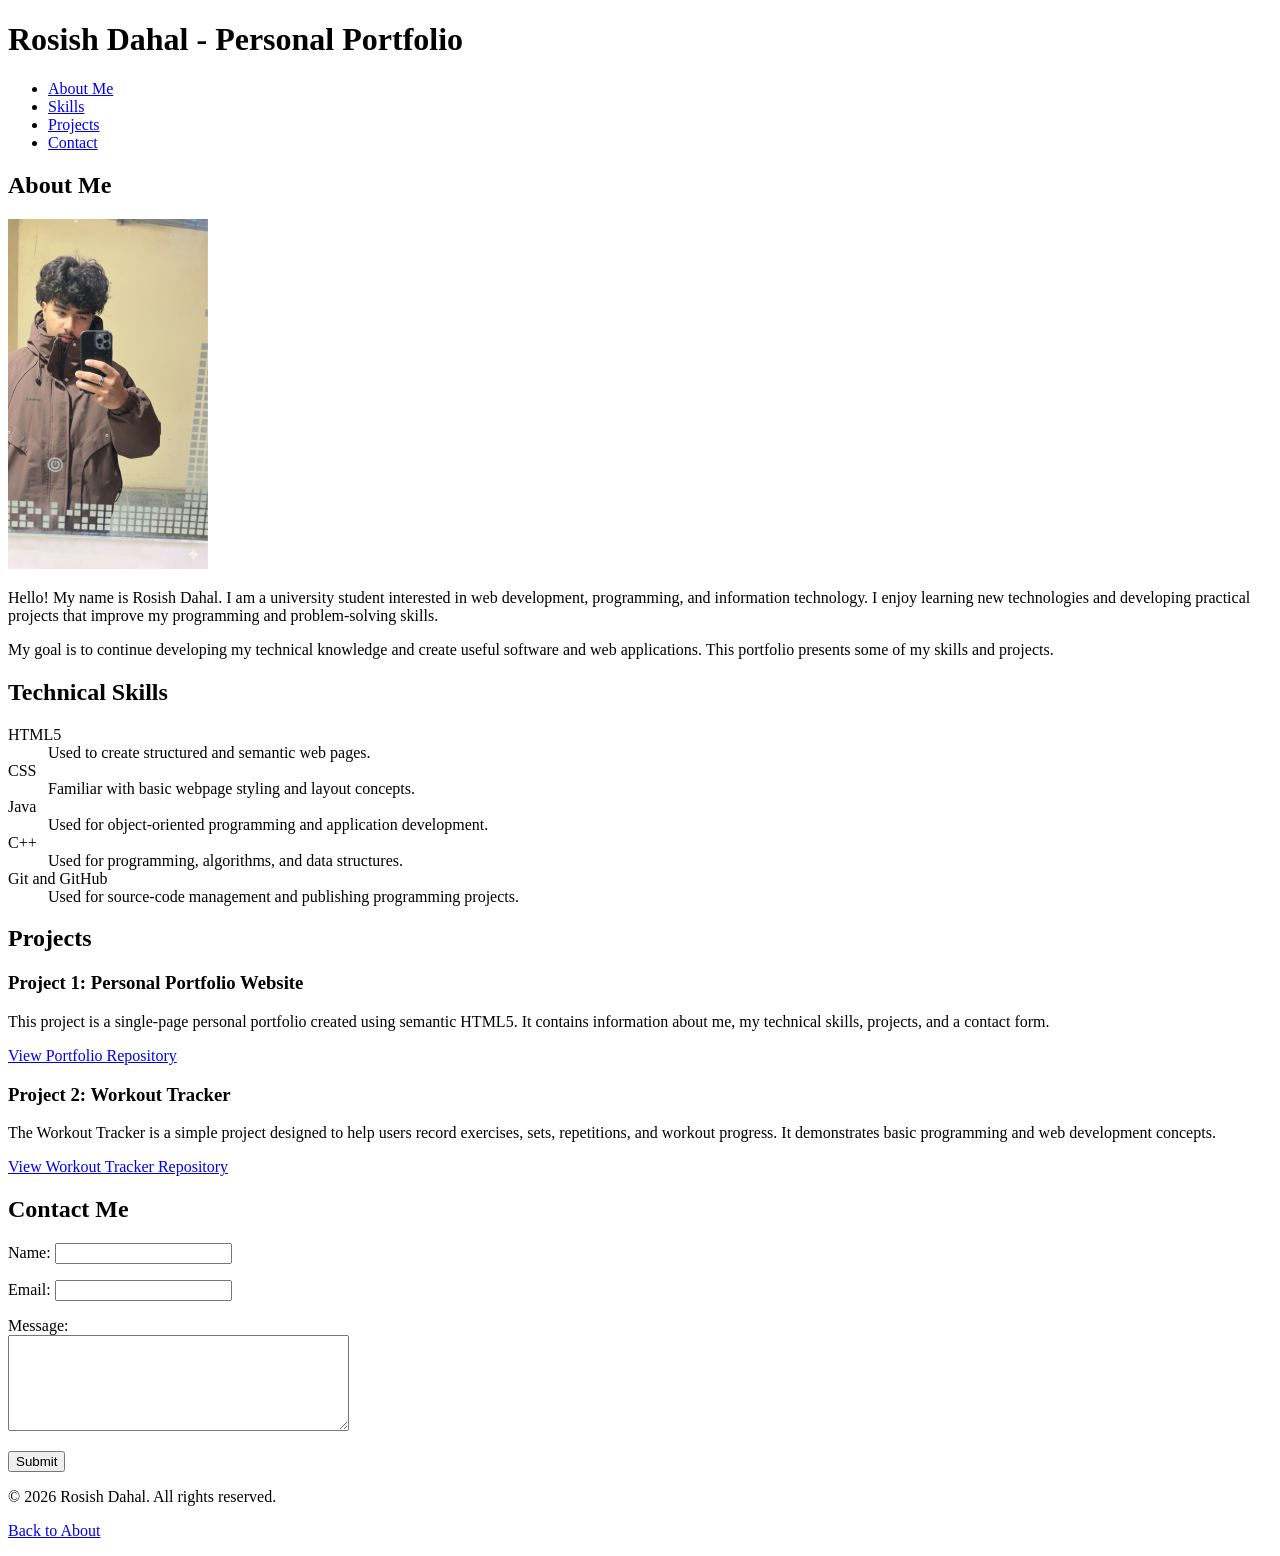
==== index.html @ 42f3f156 "initial commit" ====
<!DOCTYPE html>
<html lang="en">
<head>
    <meta charset="UTF-8">
    <meta name="viewport" content="width=device-width, initial-scale=1.0">
    <meta name="description" content="Personal portfolio of Rosish Dahal">
    <title>Rosish Dahal - Personal Portfolio</title>
</head>

<body>

    <header>
        <h1>Rosish Dahal - Personal Portfolio</h1>

        <nav>
            <ul>
                <li><a href="#about">About Me</a></li>
                <li><a href="#skills">Skills</a></li>
                <li><a href="#projects">Projects</a></li>
                <li><a href="#contact">Contact</a></li>
            </ul>
        </nav>
    </header>

    <main>

        <section id="about">
            <h2>About Me</h2>

            <img src="images/profile.png"
                 alt="Profile photograph of Rosish Dahal"
                 width="200">

            <p>
                Hello! My name is Rosish Dahal. I am a university student
                interested in web development, programming, and information
                technology. I enjoy learning new technologies and developing
                practical projects that improve my programming and problem-solving
                skills.
            </p>

            <p>
                My goal is to continue developing my technical knowledge and
                create useful software and web applications. This portfolio
                presents some of my skills and projects.
            </p>
        </section>


        <section id="skills">
            <h2>Technical Skills</h2>

            <dl>
                <dt>HTML5</dt>
                <dd>
                    Used to create structured and semantic web pages.
                </dd>

                <dt>CSS</dt>
                <dd>
                    Familiar with basic webpage styling and layout concepts.
                </dd>

                <dt>Java</dt>
                <dd>
                    Used for object-oriented programming and application development.
                </dd>

                <dt>C++</dt>
                <dd>
                    Used for programming, algorithms, and data structures.
                </dd>

                <dt>Git and GitHub</dt>
                <dd>
                    Used for source-code management and publishing programming projects.
                </dd>
            </dl>
        </section>


        <section id="projects">
            <h2>Projects</h2>

            <article>
                <h3>Project 1: Personal Portfolio Website</h3>

                <p>
                    This project is a single-page personal portfolio created
                    using semantic HTML5. It contains information about me,
                    my technical skills, projects, and a contact form.
                </p>

                <p>
                    <a href="https://github.com/yourusername/personal-portfolio"
                       target="_blank"
                       rel="noopener noreferrer">
                        View Portfolio Repository
                    </a>
                </p>
            </article>


            <article>
                <h3>Project 2: Workout Tracker</h3>

                <p>
                    The Workout Tracker is a simple project designed to help
                    users record exercises, sets, repetitions, and workout
                    progress. It demonstrates basic programming and web
                    development concepts.
                </p>

                <p>
                    <a href="https://github.com/yourusername/workout-tracker"
                       target="_blank"
                       rel="noopener noreferrer">
                        View Workout Tracker Repository
                    </a>
                </p>
            </article>

        </section>


        <section id="contact">
            <h2>Contact Me</h2>

            <form action="#" method="post">

                <p>
                    <label for="name">Name:</label>
                    <input type="text"
                           id="name"
                           name="name"
                           required>
                </p>

                <p>
                    <label for="email">Email:</label>
                    <input type="email"
                           id="email"
                           name="email"
                           required>
                </p>

                <p>
                    <label for="message">Message:</label>
                    <br>
                    <textarea id="message"
                              name="message"
                              rows="6"
                              cols="40"
                              required></textarea>
                </p>

                <p>
                    <button type="submit">Submit</button>
                </p>

            </form>
        </section>

    </main>


    <footer>
        <p>&copy; 2026 Rosish Dahal. All rights reserved.</p>

        <p>
            <a href="#about">Back to About</a>
        </p>
    </footer>

</body>
</html>
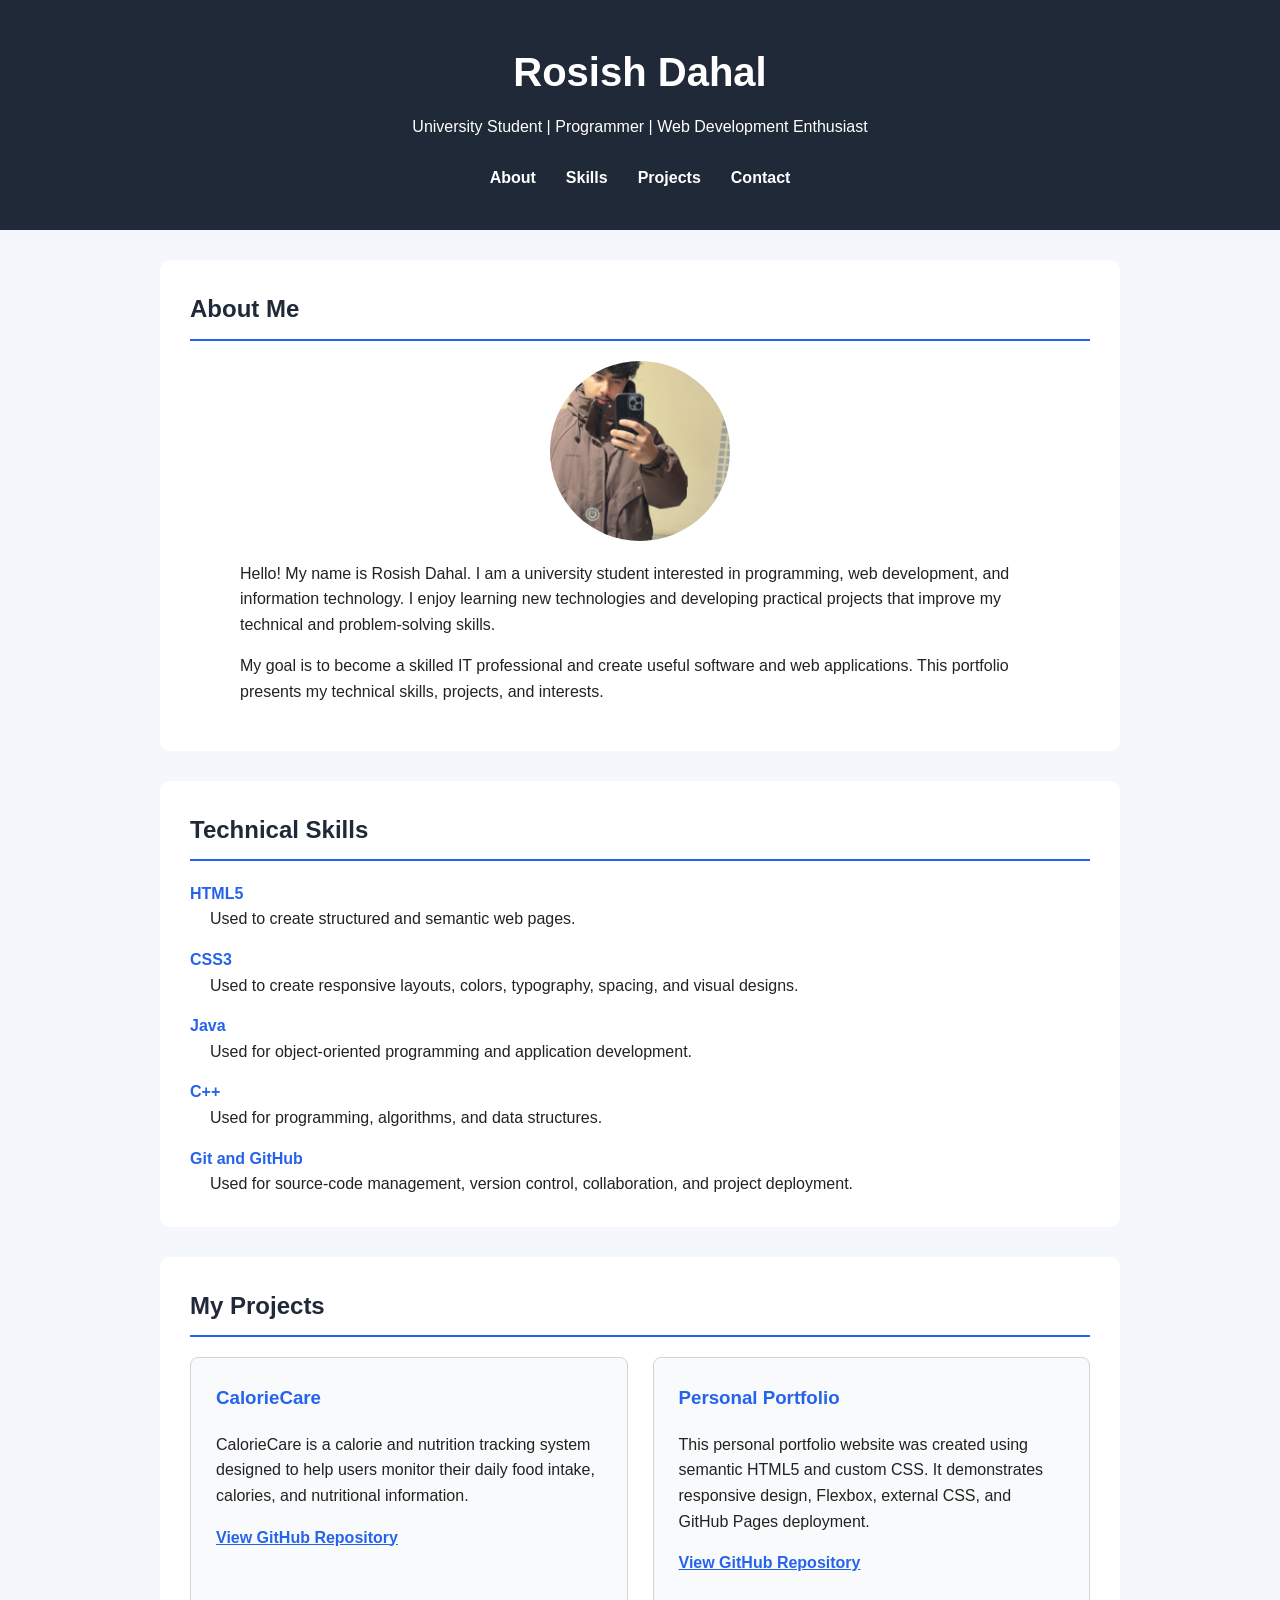
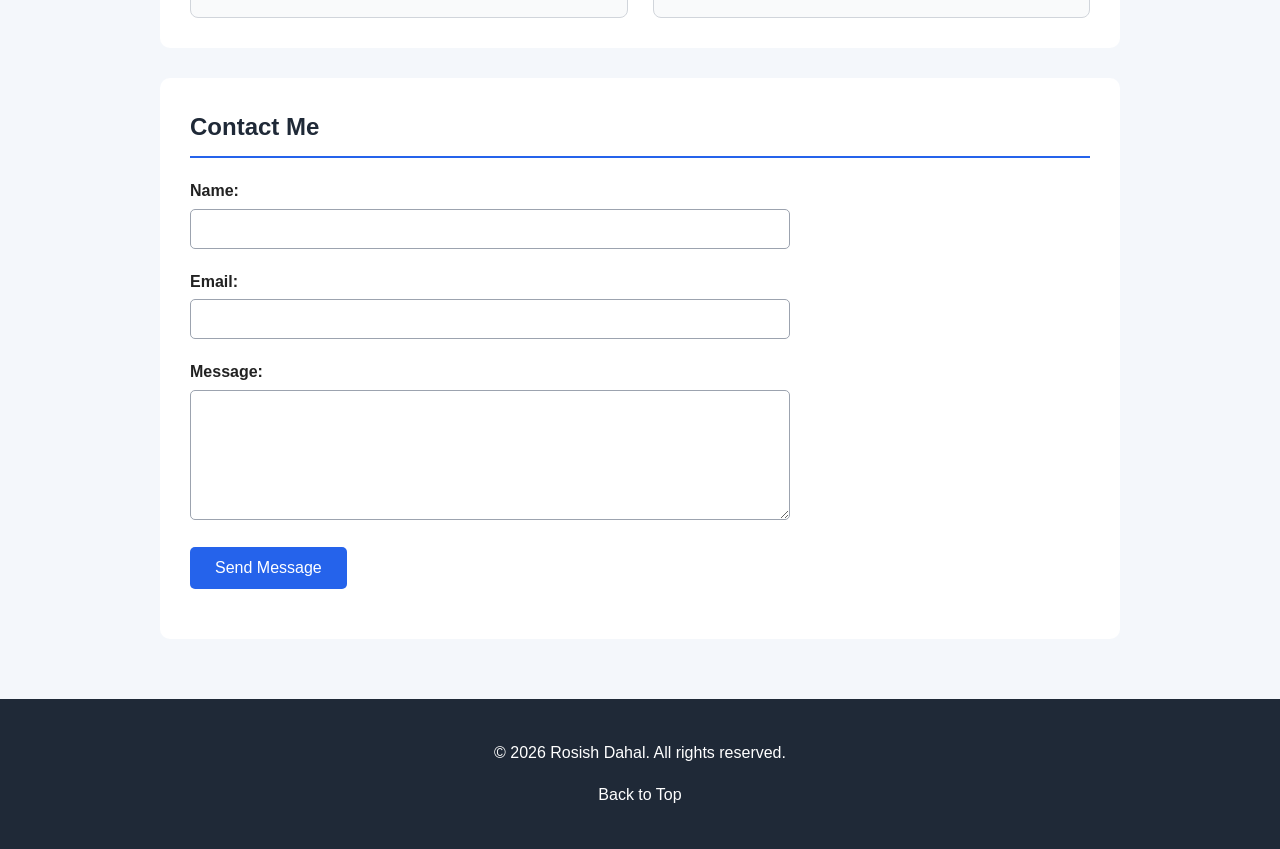
==== commit 887c4217: "Update portfolio website" ====
--- a/index.html
+++ b/index.html
@@ -3,18 +3,22 @@
 <head>
     <meta charset="UTF-8">
     <meta name="viewport" content="width=device-width, initial-scale=1.0">
-    <meta name="description" content="Personal portfolio of Rosish Dahal">
-    <title>Rosish Dahal - Personal Portfolio</title>
+    <meta name="description" content="Personal portfolio website of Rosish Dahal">
+    <title>Rosish Dahal | Personal Portfolio</title>
+
+    <link rel="stylesheet" href="style.css">
 </head>
 
 <body>
 
     <header>
-        <h1>Rosish Dahal - Personal Portfolio</h1>
+        <h1>Rosish Dahal</h1>
+
+        <p>University Student | Programmer | Web Development Enthusiast</p>
 
         <nav>
             <ul>
-                <li><a href="#about">About Me</a></li>
+                <li><a href="#about">About</a></li>
                 <li><a href="#skills">Skills</a></li>
                 <li><a href="#projects">Projects</a></li>
                 <li><a href="#contact">Contact</a></li>
@@ -22,27 +26,27 @@
         </nav>
     </header>
 
+
     <main>
 
         <section id="about">
             <h2>About Me</h2>
 
             <img src="images/profile.png"
-                 alt="Profile photograph of Rosish Dahal"
-                 width="200">
+                 alt="Profile photograph of Rosish Dahal">
 
             <p>
                 Hello! My name is Rosish Dahal. I am a university student
-                interested in web development, programming, and information
+                interested in programming, web development, and information
                 technology. I enjoy learning new technologies and developing
-                practical projects that improve my programming and problem-solving
-                skills.
+                practical projects that improve my technical and
+                problem-solving skills.
             </p>
 
             <p>
-                My goal is to continue developing my technical knowledge and
-                create useful software and web applications. This portfolio
-                presents some of my skills and projects.
+                My goal is to become a skilled IT professional and create
+                useful software and web applications. This portfolio
+                presents my technical skills, projects, and interests.
             </p>
         </section>
 
@@ -56,14 +60,16 @@
                     Used to create structured and semantic web pages.
                 </dd>
 
-                <dt>CSS</dt>
+                <dt>CSS3</dt>
                 <dd>
-                    Familiar with basic webpage styling and layout concepts.
+                    Used to create responsive layouts, colors, typography,
+                    spacing, and visual designs.
                 </dd>
 
                 <dt>Java</dt>
                 <dd>
-                    Used for object-oriented programming and application development.
+                    Used for object-oriented programming and application
+                    development.
                 </dd>
 
                 <dt>C++</dt>
@@ -73,53 +79,57 @@
 
                 <dt>Git and GitHub</dt>
                 <dd>
-                    Used for source-code management and publishing programming projects.
+                    Used for source-code management, version control,
+                    collaboration, and project deployment.
                 </dd>
             </dl>
         </section>
 
 
         <section id="projects">
-            <h2>Projects</h2>
+            <h2>My Projects</h2>
 
-            <article>
-                <h3>Project 1: Personal Portfolio Website</h3>
+            <div class="project-container">
 
-                <p>
-                    This project is a single-page personal portfolio created
-                    using semantic HTML5. It contains information about me,
-                    my technical skills, projects, and a contact form.
-                </p>
+                <article class="project-card">
+                    <h3>CalorieCare</h3>
 
-                <p>
-                    <a href="https://github.com/yourusername/personal-portfolio"
-                       target="_blank"
-                       rel="noopener noreferrer">
-                        View Portfolio Repository
-                    </a>
-                </p>
-            </article>
+                    <p>
+                        CalorieCare is a calorie and nutrition tracking
+                        system designed to help users monitor their daily
+                        food intake, calories, and nutritional information.
+                    </p>
+
+                    <p>
+                        <a href="https://github.com/Rosheesh/caloriecare"
+                           target="_blank"
+                           rel="noopener noreferrer">
+                            View GitHub Repository
+                        </a>
+                    </p>
+                </article>
 
 
-            <article>
-                <h3>Project 2: Workout Tracker</h3>
+                <article class="project-card">
+                    <h3>Personal Portfolio</h3>
 
-                <p>
-                    The Workout Tracker is a simple project designed to help
-                    users record exercises, sets, repetitions, and workout
-                    progress. It demonstrates basic programming and web
-                    development concepts.
-                </p>
+                    <p>
+                        This personal portfolio website was created using
+                        semantic HTML5 and custom CSS. It demonstrates
+                        responsive design, Flexbox, external CSS, and
+                        GitHub Pages deployment.
+                    </p>
 
-                <p>
-                    <a href="https://github.com/yourusername/workout-tracker"
-                       target="_blank"
-                       rel="noopener noreferrer">
-                        View Workout Tracker Repository
-                    </a>
-                </p>
-            </article>
+                    <p>
+                        <a href="https://github.com/Rosheesh/personal-portfolio"
+                           target="_blank"
+                           rel="noopener noreferrer">
+                            View GitHub Repository
+                        </a>
+                    </p>
+                </article>
 
+            </div>
         </section>
 
 
@@ -146,7 +156,6 @@
 
                 <p>
                     <label for="message">Message:</label>
-                    <br>
                     <textarea id="message"
                               name="message"
                               rows="6"
@@ -155,7 +164,7 @@
                 </p>
 
                 <p>
-                    <button type="submit">Submit</button>
+                    <button type="submit">Send Message</button>
                 </p>
 
             </form>
@@ -165,10 +174,12 @@
 
 
     <footer>
-        <p>&copy; 2026 Rosish Dahal. All rights reserved.</p>
+        <p>
+            &copy; 2026 Rosish Dahal. All rights reserved.
+        </p>
 
         <p>
-            <a href="#about">Back to About</a>
+            <a href="#about">Back to Top</a>
         </p>
     </footer>
 
--- a/style.css
+++ b/style.css
@@ -0,0 +1,268 @@
+/* ==============================
+   General Page Styling
+   ============================== */
+
+* {
+    box-sizing: border-box;
+}
+
+html {
+    scroll-behavior: smooth;
+}
+
+body {
+    font-family: Arial, Helvetica, sans-serif;
+    line-height: 1.6;
+    margin: 0;
+    background-color: #f4f7fb;
+    color: #222222;
+}
+
+
+/* ==============================
+   Header
+   ============================== */
+
+header {
+    background-color: #1f2937;
+    color: white;
+    text-align: center;
+    padding: 40px 20px;
+}
+
+header h1 {
+    margin: 0;
+    font-size: 2.5rem;
+}
+
+header p {
+    margin: 10px 0 25px;
+}
+
+
+/* ==============================
+   Navigation
+   ============================== */
+
+nav ul {
+    display: flex;
+    justify-content: center;
+    gap: 30px;
+    list-style: none;
+    padding: 0;
+    margin: 0;
+}
+
+nav a {
+    color: white;
+    text-decoration: none;
+    font-weight: bold;
+}
+
+nav a:hover {
+    text-decoration: underline;
+}
+
+
+/* ==============================
+   Main Content
+   ============================== */
+
+main {
+    max-width: 1000px;
+    margin: 0 auto;
+    padding: 30px 20px;
+}
+
+section {
+    background-color: white;
+    margin-bottom: 30px;
+    padding: 30px;
+    border-radius: 10px;
+}
+
+section h2 {
+    color: #1f2937;
+    margin-top: 0;
+    border-bottom: 2px solid #2563eb;
+    padding-bottom: 10px;
+}
+
+
+/* ==============================
+   About Section
+   ============================== */
+
+#about img {
+    display: block;
+    width: 180px;
+    height: 180px;
+    object-fit: cover;
+    border-radius: 50%;
+    margin: 20px auto;
+}
+
+#about p {
+    max-width: 800px;
+    margin-left: auto;
+    margin-right: auto;
+}
+
+
+/* ==============================
+   Skills Section
+   ============================== */
+
+#skills dl {
+    margin: 0;
+}
+
+#skills dt {
+    font-weight: bold;
+    color: #2563eb;
+    margin-top: 15px;
+}
+
+#skills dd {
+    margin-left: 20px;
+}
+
+
+/* ==============================
+   Projects Section
+   ============================== */
+
+.project-container {
+    display: flex;
+    gap: 25px;
+    flex-wrap: wrap;
+}
+
+.project-card {
+    flex: 1;
+    min-width: 280px;
+    border: 1px solid #d1d5db;
+    border-radius: 8px;
+    padding: 25px;
+    background-color: #f9fafb;
+}
+
+.project-card h3 {
+    color: #2563eb;
+    margin-top: 0;
+}
+
+.project-card a {
+    color: #2563eb;
+    font-weight: bold;
+}
+
+.project-card a:hover {
+    color: #1d4ed8;
+}
+
+
+/* ==============================
+   Contact Form
+   ============================== */
+
+form {
+    max-width: 600px;
+}
+
+form p {
+    margin-bottom: 20px;
+}
+
+label {
+    display: block;
+    font-weight: bold;
+    margin-bottom: 5px;
+}
+
+input,
+textarea {
+    width: 100%;
+    padding: 10px;
+    border: 1px solid #9ca3af;
+    border-radius: 5px;
+    font-family: inherit;
+    font-size: 1rem;
+}
+
+textarea {
+    resize: vertical;
+}
+
+button {
+    background-color: #2563eb;
+    color: white;
+    border: none;
+    padding: 12px 25px;
+    border-radius: 5px;
+    cursor: pointer;
+    font-size: 1rem;
+}
+
+button:hover {
+    background-color: #1d4ed8;
+}
+
+
+/* ==============================
+   Footer
+   ============================== */
+
+footer {
+    background-color: #1f2937;
+    color: white;
+    text-align: center;
+    padding: 25px 20px;
+}
+
+footer a {
+    color: white;
+    text-decoration: none;
+}
+
+footer a:hover {
+    text-decoration: underline;
+}
+
+
+/* ==============================
+   Responsive Design
+   ============================== */
+
+@media (max-width: 768px) {
+
+    header h1 {
+        font-size: 2rem;
+    }
+
+    nav ul {
+        flex-direction: column;
+        gap: 10px;
+    }
+
+    main {
+        padding: 20px 15px;
+    }
+
+    section {
+        padding: 20px;
+    }
+
+    .project-container {
+        flex-direction: column;
+    }
+
+    .project-card {
+        min-width: 100%;
+    }
+
+    #about img {
+        width: 150px;
+        height: 150px;
+    }
+}
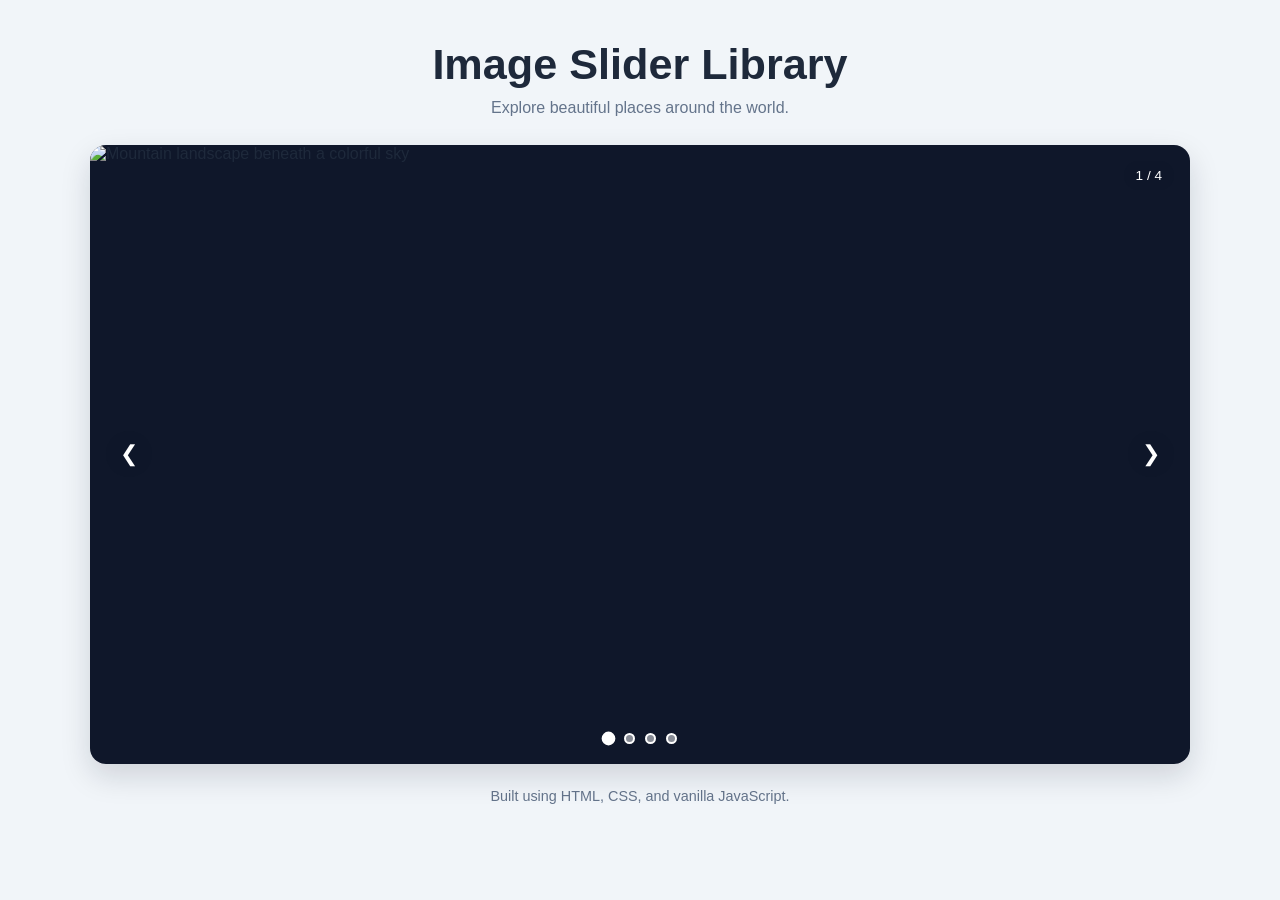
==== commit 8b2a320e: "image slider library" ====
--- a/index.html
+++ b/index.html
@@ -1,187 +1,92 @@
+
 <!DOCTYPE html>
 <html lang="en">
 <head>
     <meta charset="UTF-8">
     <meta name="viewport" content="width=device-width, initial-scale=1.0">
-    <meta name="description" content="Personal portfolio website of Rosish Dahal">
-    <title>Rosish Dahal | Personal Portfolio</title>
+    <meta name="description" content="A responsive image slider built with vanilla JavaScript.">
+
+    <title>Image Slider Library</title>
 
     <link rel="stylesheet" href="style.css">
+    <script src="slider.js" defer></script>
 </head>
-
 <body>
 
-    <header>
-        <h1>Rosish Dahal</h1>
+    <main class="page-container">
 
-        <p>University Student | Programmer | Web Development Enthusiast</p>
+        <header class="page-header">
+            <h1>Image Slider Library</h1>
+            <p>Explore beautiful places around the world.</p>
+        </header>
 
-        <nav>
-            <ul>
-                <li><a href="#about">About</a></li>
-                <li><a href="#skills">Skills</a></li>
-                <li><a href="#projects">Projects</a></li>
-                <li><a href="#contact">Contact</a></li>
-            </ul>
-        </nav>
-    </header>
+        <section class="slider" aria-label="Image gallery">
 
+            <div class="slider-viewport">
+                <div class="slider-track" id="sliderTrack">
 
-    <main>
+                    <div class="slide">
+                        <img
+                            src="https://images.unsplash.com/photo-1500530855697-b586d89ba3ee?auto=format&fit=crop&w=1600&q=85"
+                            alt="Mountain landscape beneath a colorful sky"
+                        >
+                    </div>
 
-        <section id="about">
-            <h2>About Me</h2>
+                    <div class="slide">
+                        <img
+                            src="https://images.unsplash.com/photo-1518837695005-2083093ee35b?auto=format&fit=crop&w=1600&q=85"
+                            alt="Ocean waves reaching the shore"
+                        >
+                    </div>
 
-            <img src="images/profile.png"
-                 alt="Profile photograph of Rosish Dahal">
+                    <div class="slide">
+                        <img
+                            src="https://images.unsplash.com/photo-1470770841072-f978cf4d019e?auto=format&fit=crop&w=1600&q=85"
+                            alt="Mountain lake surrounded by green hills"
+                        >
+                    </div>
 
-            <p>
-                Hello! My name is Rosish Dahal. I am a university student
-                interested in programming, web development, and information
-                technology. I enjoy learning new technologies and developing
-                practical projects that improve my technical and
-                problem-solving skills.
-            </p>
+                    <div class="slide">
+                        <img
+                            src="https://images.unsplash.com/photo-1441974231531-c6227db76b6e?auto=format&fit=crop&w=1600&q=85"
+                            alt="Sunlight shining through a green forest"
+                        >
+                    </div>
 
-            <p>
-                My goal is to become a skilled IT professional and create
-                useful software and web applications. This portfolio
-                presents my technical skills, projects, and interests.
-            </p>
+                </div>
+            </div>
+
+            <button
+                class="slider-button prev-button"
+                type="button"
+                aria-label="Previous image"
+            >
+                &#10094;
+            </button>
+
+            <button
+                class="slider-button next-button"
+                type="button"
+                aria-label="Next image"
+            >
+                &#10095;
+            </button>
+
+            <div
+                class="slider-dots"
+                role="group"
+                aria-label="Choose an image"
+            ></div>
+
+            <p class="slide-counter" aria-live="polite">1 / 4</p>
+
         </section>
 
-
-        <section id="skills">
-            <h2>Technical Skills</h2>
-
-            <dl>
-                <dt>HTML5</dt>
-                <dd>
-                    Used to create structured and semantic web pages.
-                </dd>
-
-                <dt>CSS3</dt>
-                <dd>
-                    Used to create responsive layouts, colors, typography,
-                    spacing, and visual designs.
-                </dd>
-
-                <dt>Java</dt>
-                <dd>
-                    Used for object-oriented programming and application
-                    development.
-                </dd>
-
-                <dt>C++</dt>
-                <dd>
-                    Used for programming, algorithms, and data structures.
-                </dd>
-
-                <dt>Git and GitHub</dt>
-                <dd>
-                    Used for source-code management, version control,
-                    collaboration, and project deployment.
-                </dd>
-            </dl>
-        </section>
-
-
-        <section id="projects">
-            <h2>My Projects</h2>
-
-            <div class="project-container">
-
-                <article class="project-card">
-                    <h3>CalorieCare</h3>
-
-                    <p>
-                        CalorieCare is a calorie and nutrition tracking
-                        system designed to help users monitor their daily
-                        food intake, calories, and nutritional information.
-                    </p>
-
-                    <p>
-                        <a href="https://github.com/Rosheesh/caloriecare"
-                           target="_blank"
-                           rel="noopener noreferrer">
-                            View GitHub Repository
-                        </a>
-                    </p>
-                </article>
-
-
-                <article class="project-card">
-                    <h3>Personal Portfolio</h3>
-
-                    <p>
-                        This personal portfolio website was created using
-                        semantic HTML5 and custom CSS. It demonstrates
-                        responsive design, Flexbox, external CSS, and
-                        GitHub Pages deployment.
-                    </p>
-
-                    <p>
-                        <a href="https://github.com/Rosheesh/personal-portfolio"
-                           target="_blank"
-                           rel="noopener noreferrer">
-                            View GitHub Repository
-                        </a>
-                    </p>
-                </article>
-
-            </div>
-        </section>
-
-
-        <section id="contact">
-            <h2>Contact Me</h2>
-
-            <form action="#" method="post">
-
-                <p>
-                    <label for="name">Name:</label>
-                    <input type="text"
-                           id="name"
-                           name="name"
-                           required>
-                </p>
-
-                <p>
-                    <label for="email">Email:</label>
-                    <input type="email"
-                           id="email"
-                           name="email"
-                           required>
-                </p>
-
-                <p>
-                    <label for="message">Message:</label>
-                    <textarea id="message"
-                              name="message"
-                              rows="6"
-                              cols="40"
-                              required></textarea>
-                </p>
-
-                <p>
-                    <button type="submit">Send Message</button>
-                </p>
-
-            </form>
-        </section>
+        <footer class="page-footer">
+            <p>Built using HTML, CSS, and vanilla JavaScript.</p>
+        </footer>
 
     </main>
 
-
-    <footer>
-        <p>
-            &copy; 2026 Rosish Dahal. All rights reserved.
-        </p>
-
-        <p>
-            <a href="#about">Back to Top</a>
-        </p>
-    </footer>
-
 </body>
 </html>
--- a/style.css
+++ b/style.css
@@ -1,268 +1,282 @@
-/* ==============================
-   General Page Styling
-   ============================== */
-
+
+/* General page styling */
 * {
+    margin: 0;
+    padding: 0;
     box-sizing: border-box;
-}
-
-html {
-    scroll-behavior: smooth;
 }
 
 body {
     font-family: Arial, Helvetica, sans-serif;
-    line-height: 1.6;
-    margin: 0;
-    background-color: #f4f7fb;
-    color: #222222;
-}
-
-
-/* ==============================
-   Header
-   ============================== */
-
-header {
-    background-color: #1f2937;
+    background: #f1f5f9;
+    color: #1e293b;
+    min-height: 100vh;
+}
+
+.page-container {
+    width: min(100% - 32px, 1100px);
+    margin: 0 auto;
+    padding: 40px 0;
+}
+
+.page-header {
+    text-align: center;
+    margin-bottom: 28px;
+}
+
+.page-header h1 {
+    font-size: clamp(1.8rem, 4vw, 2.7rem);
+    margin-bottom: 10px;
+}
+
+.page-header p {
+    color: #64748b;
+    font-size: 1rem;
+}
+
+/* Main slider */
+.slider {
+    position: relative;
+    width: 100%;
+    overflow: hidden;
+    background: #0f172a;
+    border-radius: 16px;
+    box-shadow: 0 12px 30px rgb(15 23 42 / 15%);
+}
+
+/* Visible image area */
+.slider-viewport {
+    width: 100%;
+    aspect-ratio: 16 / 9;
+    overflow: hidden;
+}
+
+/* Horizontal sliding track */
+.slider-track {
+    display: flex;
+    width: 100%;
+    height: 100%;
+    transform: translateX(0);
+    transition: transform 450ms ease-in-out;
+    will-change: transform;
+}
+
+/* Individual slides */
+.slide {
+    flex: 0 0 100%;
+    min-width: 0;
+    height: 100%;
+    display: flex;
+    justify-content: center;
+    align-items: center;
+}
+
+.slide img {
+    display: block;
+    width: 100%;
+    height: 100%;
+    max-width: 100%;
+    object-fit: contain;
+    object-position: center;
+}
+
+/* Navigation arrows */
+.slider-button {
+    position: absolute;
+    top: 50%;
+    transform: translateY(-50%);
+    z-index: 2;
+
+    width: 46px;
+    height: 46px;
+    border: none;
+    border-radius: 50%;
+
+    background: rgb(15 23 42 / 70%);
     color: white;
+    font-size: 22px;
+    cursor: pointer;
+
+    display: flex;
+    justify-content: center;
+    align-items: center;
+
+    transition: background 200ms ease;
+}
+
+.slider-button:hover {
+    background: #2563eb;
+}
+
+.slider-button:focus-visible,
+.slider-dot:focus-visible {
+    outline: 3px solid #60a5fa;
+    outline-offset: 3px;
+}
+
+.prev-button {
+    left: 16px;
+}
+
+.next-button {
+    right: 16px;
+}
+
+/* Navigation dots */
+.slider-dots {
+    display: flex;
+    justify-content: center;
+    align-items: center;
+    gap: 10px;
+
+    position: absolute;
+    bottom: 20px;
+    left: 50%;
+    transform: translateX(-50%);
+    z-index: 2;
+}
+
+.slider-dot {
+    width: 11px;
+    height: 11px;
+    padding: 0;
+    border: 2px solid white;
+    border-radius: 50%;
+
+    background: rgb(255 255 255 / 50%);
+    cursor: pointer;
+
+    transition: background 250ms ease,
+                transform 250ms ease;
+}
+
+.slider-dot.active {
+    background: white;
+    transform: scale(1.25);
+}
+
+/* Slide counter */
+.slide-counter {
+    position: absolute;
+    top: 16px;
+    right: 16px;
+    z-index: 2;
+
+    color: white;
+    background: rgb(15 23 42 / 70%);
+    padding: 7px 12px;
+    border-radius: 20px;
+    font-size: 0.85rem;
+}
+
+/* Footer */
+.page-footer {
     text-align: center;
-    padding: 40px 20px;
-}
-
-header h1 {
-    margin: 0;
-    font-size: 2.5rem;
-}
-
-header p {
-    margin: 10px 0 25px;
-}
-
-
-/* ==============================
-   Navigation
-   ============================== */
-
-nav ul {
-    display: flex;
-    justify-content: center;
-    gap: 30px;
-    list-style: none;
-    padding: 0;
-    margin: 0;
-}
-
-nav a {
-    color: white;
-    text-decoration: none;
-    font-weight: bold;
-}
-
-nav a:hover {
-    text-decoration: underline;
-}
-
-
-/* ==============================
-   Main Content
-   ============================== */
-
-main {
-    max-width: 1000px;
-    margin: 0 auto;
-    padding: 30px 20px;
-}
-
-section {
-    background-color: white;
-    margin-bottom: 30px;
-    padding: 30px;
-    border-radius: 10px;
-}
-
-section h2 {
-    color: #1f2937;
-    margin-top: 0;
-    border-bottom: 2px solid #2563eb;
-    padding-bottom: 10px;
-}
-
-
-/* ==============================
-   About Section
-   ============================== */
-
-#about img {
-    display: block;
-    width: 180px;
-    height: 180px;
-    object-fit: cover;
-    border-radius: 50%;
-    margin: 20px auto;
-}
-
-#about p {
-    max-width: 800px;
-    margin-left: auto;
-    margin-right: auto;
-}
-
-
-/* ==============================
-   Skills Section
-   ============================== */
-
-#skills dl {
-    margin: 0;
-}
-
-#skills dt {
-    font-weight: bold;
-    color: #2563eb;
-    margin-top: 15px;
-}
-
-#skills dd {
-    margin-left: 20px;
-}
-
-
-/* ==============================
-   Projects Section
-   ============================== */
-
-.project-container {
-    display: flex;
-    gap: 25px;
-    flex-wrap: wrap;
-}
-
-.project-card {
-    flex: 1;
-    min-width: 280px;
-    border: 1px solid #d1d5db;
-    border-radius: 8px;
-    padding: 25px;
-    background-color: #f9fafb;
-}
-
-.project-card h3 {
-    color: #2563eb;
-    margin-top: 0;
-}
-
-.project-card a {
-    color: #2563eb;
-    font-weight: bold;
-}
-
-.project-card a:hover {
-    color: #1d4ed8;
-}
-
-
-/* ==============================
-   Contact Form
-   ============================== */
-
-form {
-    max-width: 600px;
-}
-
-form p {
-    margin-bottom: 20px;
-}
-
-label {
-    display: block;
-    font-weight: bold;
-    margin-bottom: 5px;
-}
-
-input,
-textarea {
-    width: 100%;
-    padding: 10px;
-    border: 1px solid #9ca3af;
-    border-radius: 5px;
-    font-family: inherit;
-    font-size: 1rem;
-}
-
-textarea {
-    resize: vertical;
-}
-
-button {
-    background-color: #2563eb;
-    color: white;
-    border: none;
-    padding: 12px 25px;
-    border-radius: 5px;
-    cursor: pointer;
-    font-size: 1rem;
-}
-
-button:hover {
-    background-color: #1d4ed8;
-}
-
-
-/* ==============================
-   Footer
-   ============================== */
-
-footer {
-    background-color: #1f2937;
-    color: white;
-    text-align: center;
-    padding: 25px 20px;
-}
-
-footer a {
-    color: white;
-    text-decoration: none;
-}
-
-footer a:hover {
-    text-decoration: underline;
-}
-
-
-/* ==============================
-   Responsive Design
-   ============================== */
-
+    margin-top: 24px;
+    color: #64748b;
+    font-size: 0.9rem;
+}
+
+/* Tablet */
 @media (max-width: 768px) {
-
-    header h1 {
-        font-size: 2rem;
-    }
-
-    nav ul {
-        flex-direction: column;
-        gap: 10px;
-    }
-
-    main {
-        padding: 20px 15px;
-    }
-
-    section {
-        padding: 20px;
-    }
-
-    .project-container {
-        flex-direction: column;
-    }
-
-    .project-card {
-        min-width: 100%;
-    }
-
-    #about img {
-        width: 150px;
-        height: 150px;
+    .page-container {
+        width: calc(100% - 24px);
+        padding: 28px 0;
+    }
+
+    .slider-viewport {
+        aspect-ratio: 16 / 9;
+    }
+
+    .slider-button {
+        width: 40px;
+        height: 40px;
+        font-size: 18px;
+    }
+
+    .prev-button {
+        left: 10px;
+    }
+
+    .next-button {
+        right: 10px;
+    }
+
+    .slider-dots {
+        bottom: 14px;
+        gap: 8px;
+    }
+}
+
+/* Mobile */
+
+@media (max-width: 480px) {
+    .page-container {
+        width: calc(100% - 20px);
+        padding: 28px 0;
+    }
+
+    .page-header {
+        margin-bottom: 24px;
+    }
+
+    .page-header h1 {
+        font-size: 1.8rem;
+    }
+
+    .page-header p {
+        font-size: 1rem;
+    }
+
+    .slider {
+        border-radius: 12px;
+    }
+
+    .slider-viewport {
+        aspect-ratio: 4 / 3;
+    }
+
+    .slider-button {
+        width: 38px;
+        height: 38px;
+        font-size: 18px;
+    }
+
+    .prev-button {
+        left: 8px;
+    }
+
+    .next-button {
+        right: 8px;
+    }
+
+    .slider-dots {
+        bottom: 12px;
+        gap: 8px;
+    }
+
+    .slider-dot {
+        width: 10px;
+        height: 10px;
+    }
+
+    .slide-counter {
+        top: 10px;
+        right: 10px;
+        font-size: 0.8rem;
+    }
+
+    .page-footer {
+        margin-top: 20px;
+        font-size: 0.85rem;
+    }
+}
+
+/* Respect reduced-motion preferences */
+@media (prefers-reduced-motion: reduce) {
+    .slider-track,
+    .slider-button,
+    .slider-dot {
+        transition: none;
     }
 }
